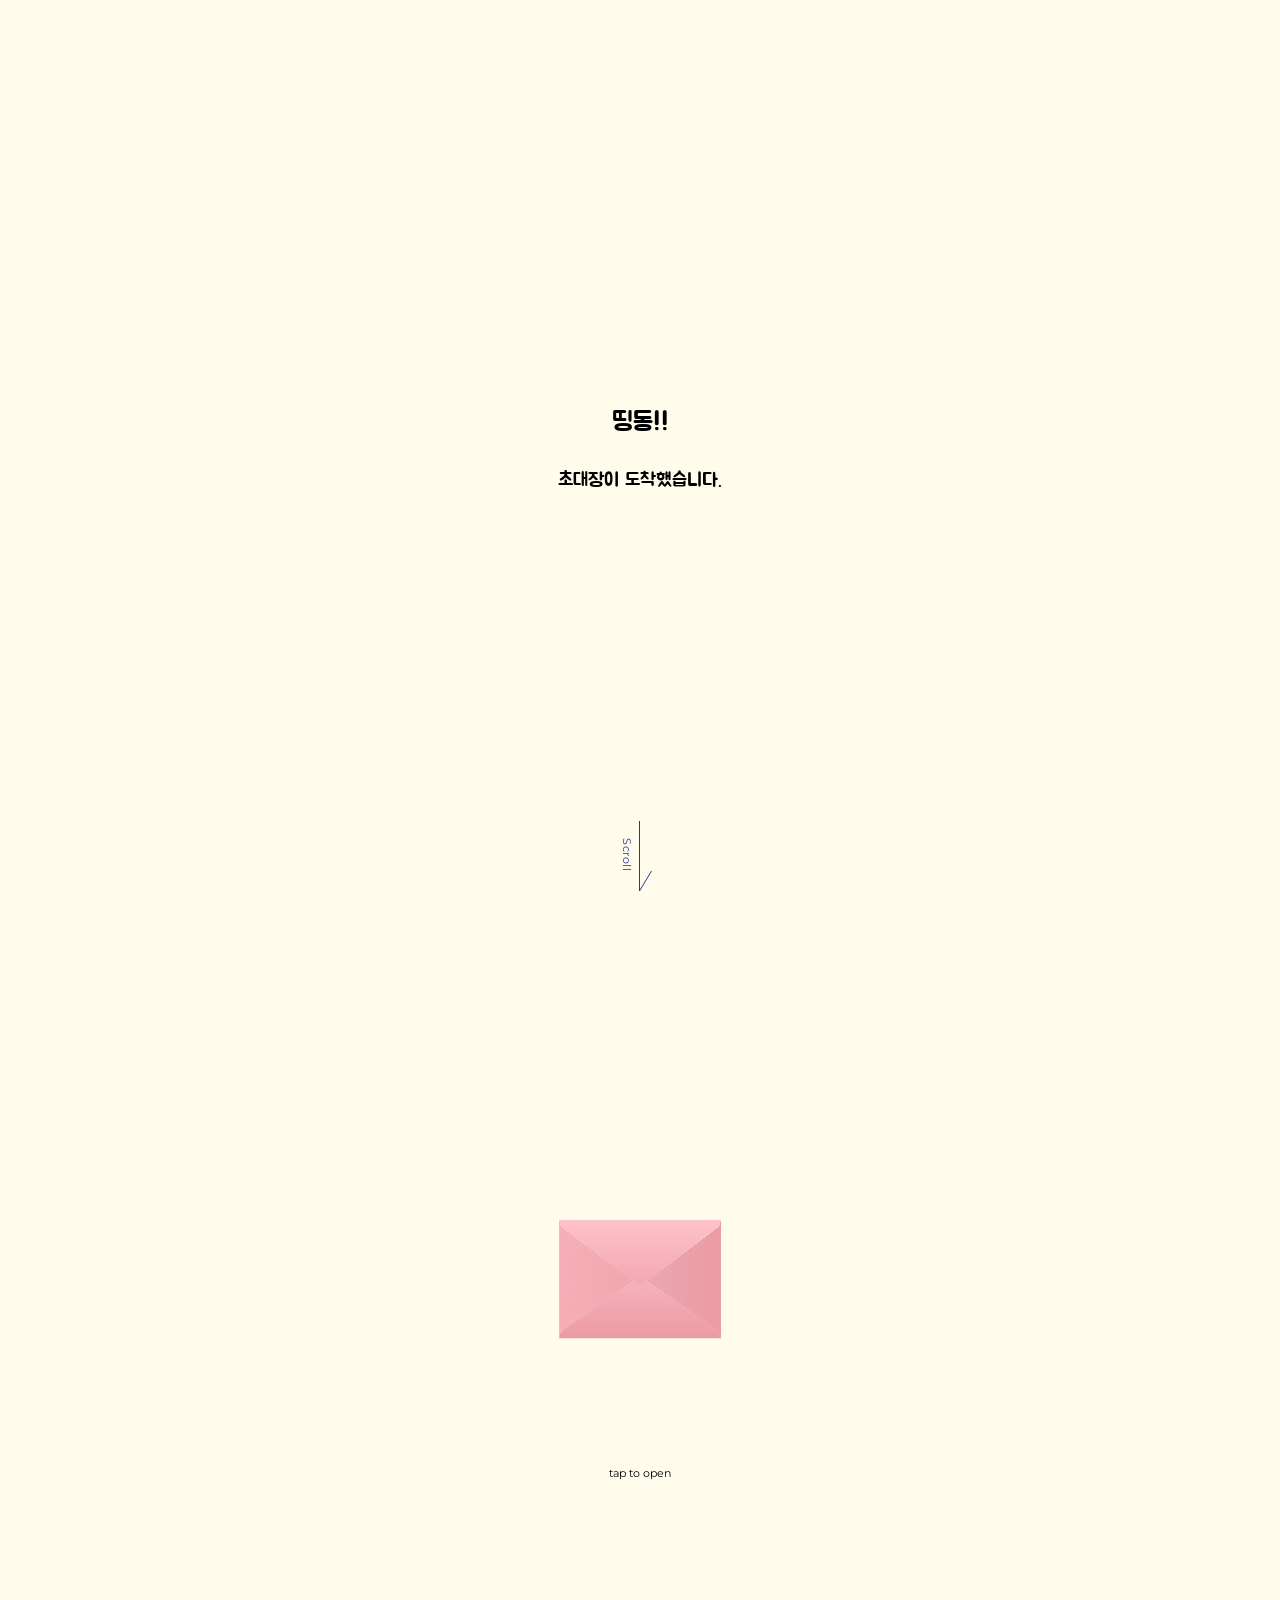
==== index.html @ de70b500 "Add files via upload" ====
<!DOCTYPE html>
<html lang="ko">
<head>
    <meta charset="UTF-8">
    <meta name="viewport" content="width=device-width, initial-scale=1.0">
    <title>Keonhee'sBirthDay2026makeHp</title>
    <!-- font -->
<link rel="preconnect" href="https://fonts.googleapis.com">
<link rel="preconnect" href="https://fonts.gstatic.com" crossorigin>
<link href="https://fonts.googleapis.com/css2?family=Black+Han+Sans&family=Cormorant+Garamond:ital,wght@0,300..700;1,300..700&family=Jua&family=Montserrat:ital,wght@0,100..900;1,100..900&display=swap" rel="stylesheet">
    <!-- css -->
    <link rel="stylesheet" href="destyle.css">
    <link rel="stylesheet" href="index.css">
</head>
<body>
    <div class="container">
        <div class="toppage">
            <div class="topText">
            <p class="txt1">띵동!!</p>
            <p class="txt2">초대장이 도착했습니다.</p>
            </div>
            <div class="scrolldown"><span>Scroll</span></div>
        </div>
        <div class="envelopeClosed">
            <a class="envelope1" href="letter.html"><img src="img/envelope_colsed.png" alt="envelope"></a>
            <p class="txtUI">tap to open</p>
        </div>
    </div>
</body>
</html>
---- destyle.css ----
/*! destyle.css v4.0.0 | MIT License | https://github.com/nicolas-cusan/destyle.css */

/* Reset box-model and set borders */
/* ============================================ */

*,
::before,
::after {
  box-sizing: border-box;
  border-style: solid;
  border-width: 0;
}

/* Document */
/* ============================================ */

/**
 * 1. Correct the line height in all browsers.
 * 2. Prevent adjustments of font size after orientation changes in iOS.
 * 3. Remove gray overlay on links for iOS.
 */

html {
  line-height: 1.15; /* 1 */
  -webkit-text-size-adjust: 100%; /* 2 */
  -webkit-tap-highlight-color: transparent; /* 3*/
}

/* Sections */
/* ============================================ */

/**
 * Remove the margin in all browsers.
 */

body {
  margin: 0;
}

/**
 * Render the `main` element consistently in IE.
 */

main {
  display: block;
}

/* Vertical rhythm */
/* ============================================ */

p,
table,
blockquote,
address,
pre,
iframe,
form,
figure,
dl {
  margin: 0;
}

/* Headings */
/* ============================================ */

h1,
h2,
h3,
h4,
h5,
h6 {
  font-size: inherit;
  font-weight: inherit;
  margin: 0;
}

/* Lists (enumeration) */
/* ============================================ */

ul,
ol {
  margin: 0;
  padding: 0;
  list-style: none;
}

/* Lists (definition) */
/* ============================================ */

dt {
  font-weight: bold;
}

dd {
  margin-left: 0;
}

/* Grouping content */
/* ============================================ */

/**
 * 1. Add the correct box sizing in Firefox.
 * 2. Show the overflow in Edge and IE.
 */

hr {
  box-sizing: content-box; /* 1 */
  height: 0; /* 1 */
  overflow: visible; /* 2 */
  border-top-width: 1px;
  margin: 0;
  clear: both;
  color: inherit;
}

/**
 * 1. Correct the inheritance and scaling of font size in all browsers.
 * 2. Correct the odd `em` font sizing in all browsers.
 */

pre {
  font-family: monospace, monospace; /* 1 */
  font-size: inherit; /* 2 */
}

address {
  font-style: inherit;
}

/* Text-level semantics */
/* ============================================ */

/**
 * Remove the gray background on active links in IE 10.
 */

a {
  background-color: transparent;
  text-decoration: none;
  color: inherit;
}

/**
 * 1. Remove the bottom border in Chrome 57-
 * 2. Add the correct text decoration in Chrome, Edge, IE, Opera, and Safari.
 */

abbr[title] {
  text-decoration: underline dotted; /* 2 */
}

/**
 * Add the correct font weight in Chrome, Edge, and Safari.
 */

b,
strong {
  font-weight: bolder;
}

/**
 * 1. Correct the inheritance and scaling of font size in all browsers.
 * 2. Correct the odd `em` font sizing in all browsers.
 */

code,
kbd,
samp {
  font-family: monospace, monospace; /* 1 */
  font-size: inherit; /* 2 */
}

/**
 * Add the correct font size in all browsers.
 */

small {
  font-size: 80%;
}

/**
 * Prevent `sub` and `sup` elements from affecting the line height in
 * all browsers.
 */

sub,
sup {
  font-size: 75%;
  line-height: 0;
  position: relative;
  vertical-align: baseline;
}

sub {
  bottom: -0.25em;
}

sup {
  top: -0.5em;
}

/* Replaced content */
/* ============================================ */

/**
 * Prevent vertical alignment issues.
 */

svg,
img,
embed,
object,
iframe {
  vertical-align: bottom;
}

/* Forms */
/* ============================================ */

/**
 * Reset form fields to make them styleable.
 * 1. Make form elements stylable across systems iOS especially.
 * 2. Inherit text-transform from parent.
 */

button,
input,
optgroup,
select,
textarea {
  -webkit-appearance: none; /* 1 */
  appearance: none;
  vertical-align: middle;
  color: inherit;
  font: inherit;
  background: transparent;
  padding: 0;
  margin: 0;
  border-radius: 0;
  text-align: inherit;
  text-transform: inherit; /* 2 */
}

/**
 * Correct cursors for clickable elements.
 */

button,
[type="button"],
[type="reset"],
[type="submit"] {
  cursor: pointer;
}

button:disabled,
[type="button"]:disabled,
[type="reset"]:disabled,
[type="submit"]:disabled {
  cursor: default;
}

/**
 * Improve outlines for Firefox and unify style with input elements & buttons.
 */

:-moz-focusring {
  outline: auto;
}

select:disabled {
  opacity: inherit;
}

/**
 * Remove padding
 */

option {
  padding: 0;
}

/**
 * Reset to invisible
 */

fieldset {
  margin: 0;
  padding: 0;
  min-width: 0;
}

legend {
  padding: 0;
}

/**
 * Add the correct vertical alignment in Chrome, Firefox, and Opera.
 */

progress {
  vertical-align: baseline;
}

/**
 * Remove the default vertical scrollbar in IE 10+.
 */

textarea {
  overflow: auto;
}

/**
 * Correct the cursor style of increment and decrement buttons in Chrome.
 */

[type="number"]::-webkit-inner-spin-button,
[type="number"]::-webkit-outer-spin-button {
  height: auto;
}

/**
 * Correct the outline style in Safari.
 */

[type="search"] {
  outline-offset: -2px; /* 1 */
}

/**
 * Remove the inner padding in Chrome and Safari on macOS.
 */

[type="search"]::-webkit-search-decoration {
  -webkit-appearance: none;
}

/**
 * 1. Correct the inability to style clickable types in iOS and Safari.
 * 2. Fix font inheritance.
 */

::-webkit-file-upload-button {
  -webkit-appearance: button; /* 1 */
  font: inherit; /* 2 */
}

/**
 * Fix appearance for Firefox
 */
[type="number"] {
  -moz-appearance: textfield;
}

/**
 * Clickable labels
 */

label[for] {
  cursor: pointer;
}

/* Interactive */
/* ============================================ */

/*
 * Add the correct display in Edge, IE 10+, and Firefox.
 */

details {
  display: block;
}

/*
 * Add the correct display in all browsers.
 */

summary {
  display: list-item;
}

/*
 * Remove outline for editable content.
 */

[contenteditable]:focus {
  outline: auto;
}

/* Tables */
/* ============================================ */

/**
1. Correct table border color inheritance in all Chrome and Safari.
*/

table {
  border-color: inherit; /* 1 */
  border-collapse: collapse;
}

caption {
  text-align: left;
}

td,
th {
  vertical-align: top;
  padding: 0;
}

th {
  text-align: left;
  font-weight: bold;
}
---- index.css ----
@charset "UTF-8" ;
body {
    background-color: #FFFCEC;
    font-size: 62.5%;
}

.toppage {
    width: 100%;
    height: 100dvh;
    display: flex;
    justify-content: center;
    align-items: center;
    flex-direction: column;
    text-align: center;
}

.topText {
    font-family: "Jua", sans-serif;
    font-weight: 400;
    font-style: normal;
}

.txt1 {
    font-size: 1.6rem;
    animation: text1 0.8s cubic-bezier(0.175, 0.885, 0.32, 1.275);
}

@keyframes text1 {
	0% {
		opacity: 0;
		transform: scale(0.3) translateY(150%);
	}
	30% {
		opacity: 1;
	}
	75% {
		transform: scale(1.5) translateY(-30%);
	}
	100% {
		transform: scale(1) translateY(0);
	}
}

.txt2 {
    font-size: 1.2rem;
    margin-top: 20%;
    animation: text1 0.8s cubic-bezier(0.175, 0.885, 0.32, 1.275) both;
    animation-delay: 0.8s;
}

@keyframes text2 {
	0% {
		opacity: 0;
		transform: scale(0.3) translateY(150%);
	}
	30% {
		opacity: 1;
	}
	75% {
		transform: scale(1.5) translateY(-30%);
	}
	100% {
		transform: scale(1) translateY(0);
	}
}

/*スクロールダウン全体の場所*/
.scrolldown{
    /*描画位置※位置は適宜調整してください*/
	position:absolute;
	bottom:1%;
	right:50%;
    /*矢印の動き1秒かけて永遠にループ*/
	animation: arrowmove 1s ease-in-out infinite;
}

/*下からの距離が変化して全体が下→上→下に動く*/
@keyframes arrowmove{
      0%{bottom:1%;}
      50%{bottom:3%;}
     100%{bottom:1%;}
 }

/*Scrollテキストの描写*/
.scrolldown span{
    /*描画位置*/
	position: absolute;
	left:-20px;
	bottom:20px;
    /*テキストの形状*/
	color: #283690;
	font-size: 0.7rem;
	letter-spacing: 0.05em;
    font-family: "Montserrat", sans-serif;
    font-weight: 400;
    font-style: normal;
	/*縦書き設定*/
	-ms-writing-mode: tb-rl;
    -webkit-writing-mode: vertical-rl;
    writing-mode: vertical-rl;
}

/* 矢印の描写 */
.scrolldown:before {
    content: "";
    /*描画位置*/
    position: absolute;
    bottom: 0;
    right: -6px;
    /*矢印の形状*/
    width: 1px;
    height: 20px;
    background: #283690;
    transform: skewX(-31deg);
}

.scrolldown:after{
	content:"";
    /*描画位置*/
	position: absolute;
	bottom:0;
	right:0;
    /*矢印の形状*/
	width:1px;
	height: 70px;
	background:#283690;
}

.envelopeClosed {
    width: 100%;
    height: 100dvh;
    display: flex;
    justify-content: center;
    align-items: center;
    flex-direction: column;
}

.txtUI {
    margin-top: 10%;
    font-size: 0.7rem;
    font-family: "Montserrat", sans-serif;
    font-weight: 400;
    font-style: normal;
}
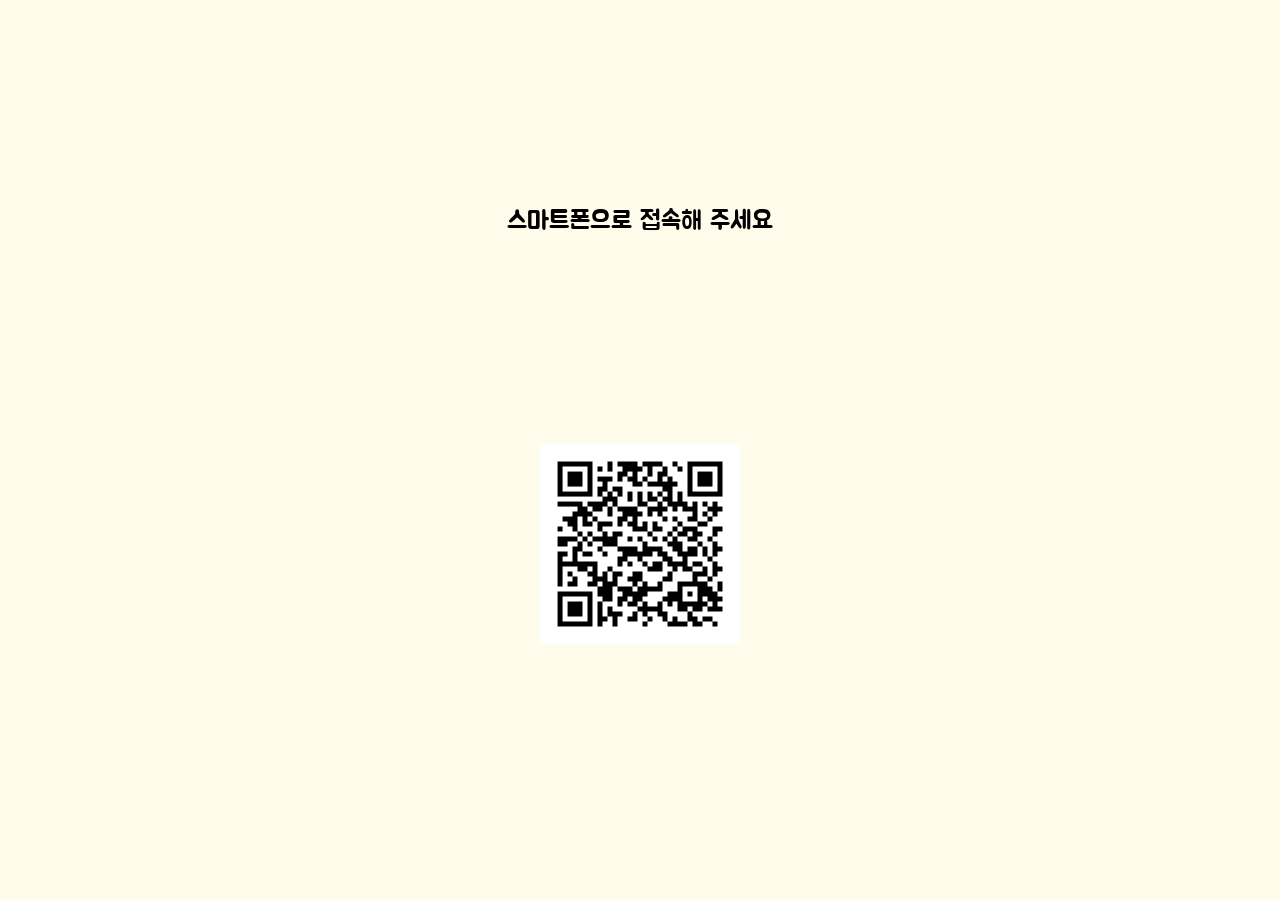
==== commit 81bed959: "Add files via upload" ====
--- a/index.html
+++ b/index.html
@@ -14,6 +14,11 @@
 </head>
 <body>
     <div class="container">
+        <div class="pc">
+            <p class="pc">스마트폰으로 접속해 주세요</p>
+            <img src="img/QR.png" alt="QRcode" class="qr">
+        </div>
+        <div class="sp">
         <div class="toppage">
             <div class="topText">
             <p class="txt1">띵동!!</p>
@@ -26,5 +31,6 @@
             <p class="txtUI">tap to open</p>
         </div>
     </div>
+    </div>
 </body>
 </html>
--- a/index.css
+++ b/index.css
@@ -142,3 +142,34 @@
     font-weight: 400;
     font-style: normal;
 }
+
+
+.pc {
+    display: none;
+}
+
+@media screen and (min-width: 769px){
+ .sp {
+    display: none;
+ }
+ 
+ .pc {
+    display: flex;
+    flex-direction: column;
+    justify-content: center;
+    align-items: center;
+    height: 100dvh;
+    text-align: center;
+    font-family: "Jua", sans-serif;
+    font-weight: 400;
+    font-style: normal;
+    font-size: 1.6rem;
+ }
+ 
+
+ .qr {
+    width: 200px;
+    height: 200px;
+    margin-bottom: 20%;
+ }
+}
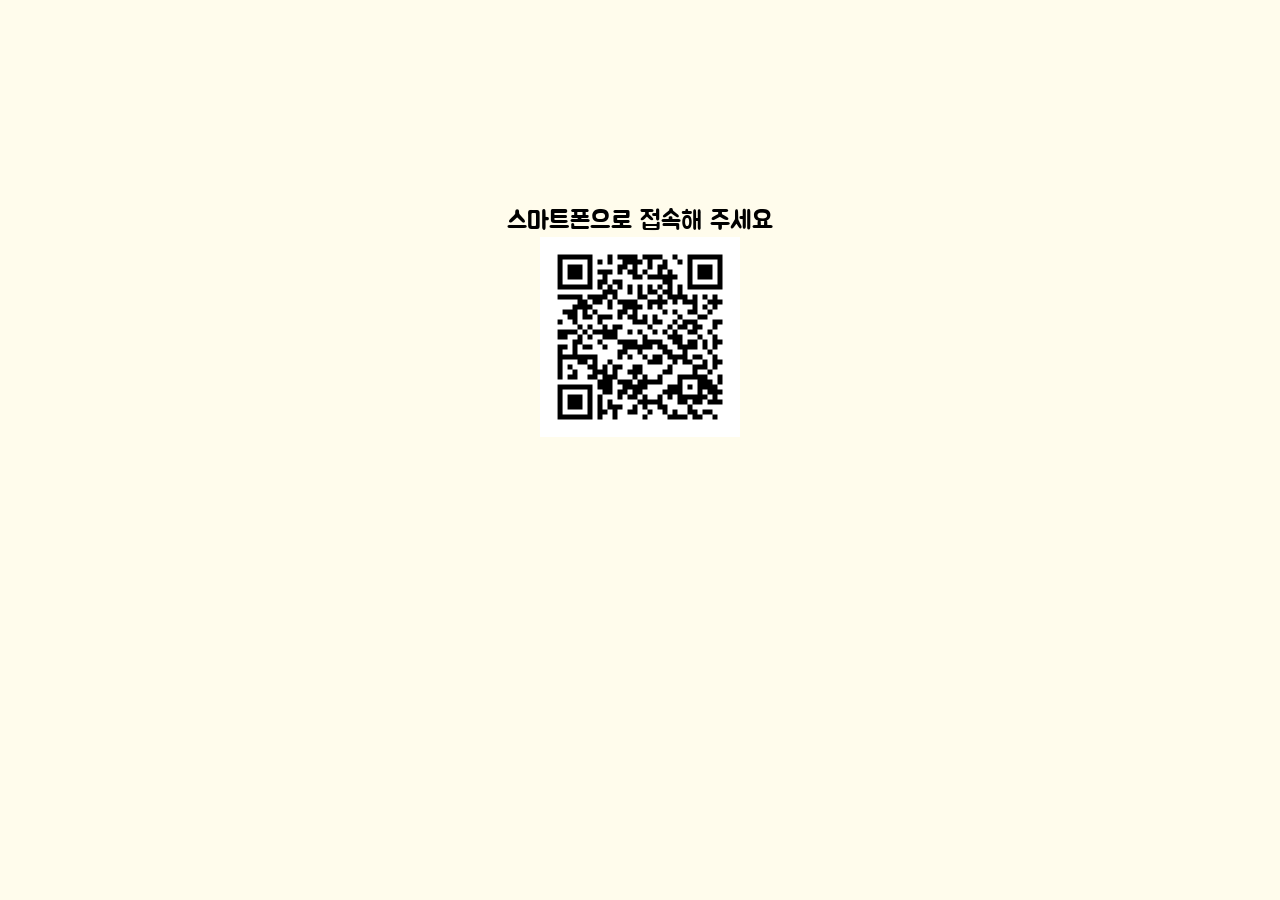
==== commit 608549d3: "Add files via upload" ====
--- a/index.html
+++ b/index.html
@@ -15,7 +15,7 @@
 <body>
     <div class="container">
         <div class="pc">
-            <p class="pc">스마트폰으로 접속해 주세요</p>
+            <p class="pcTxt">스마트폰으로 접속해 주세요</p>
             <img src="img/QR.png" alt="QRcode" class="qr">
         </div>
         <div class="sp">
